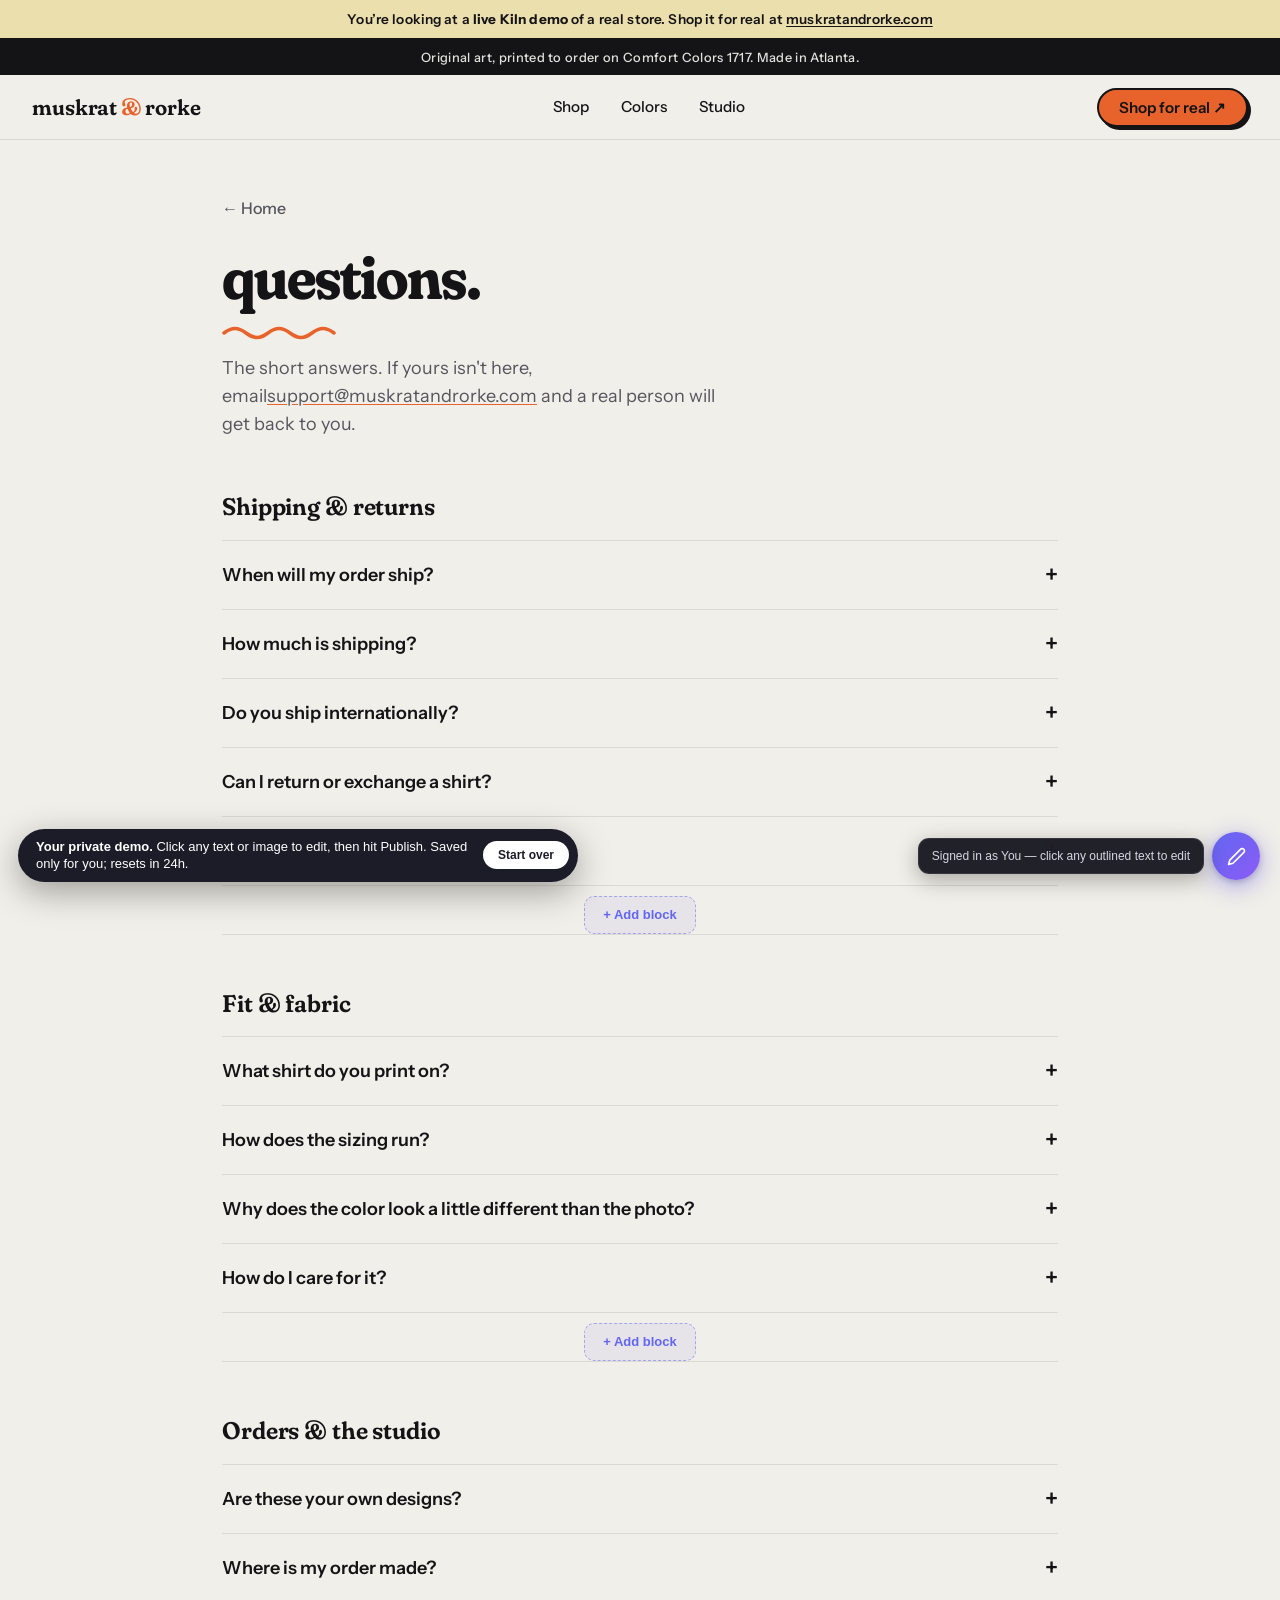
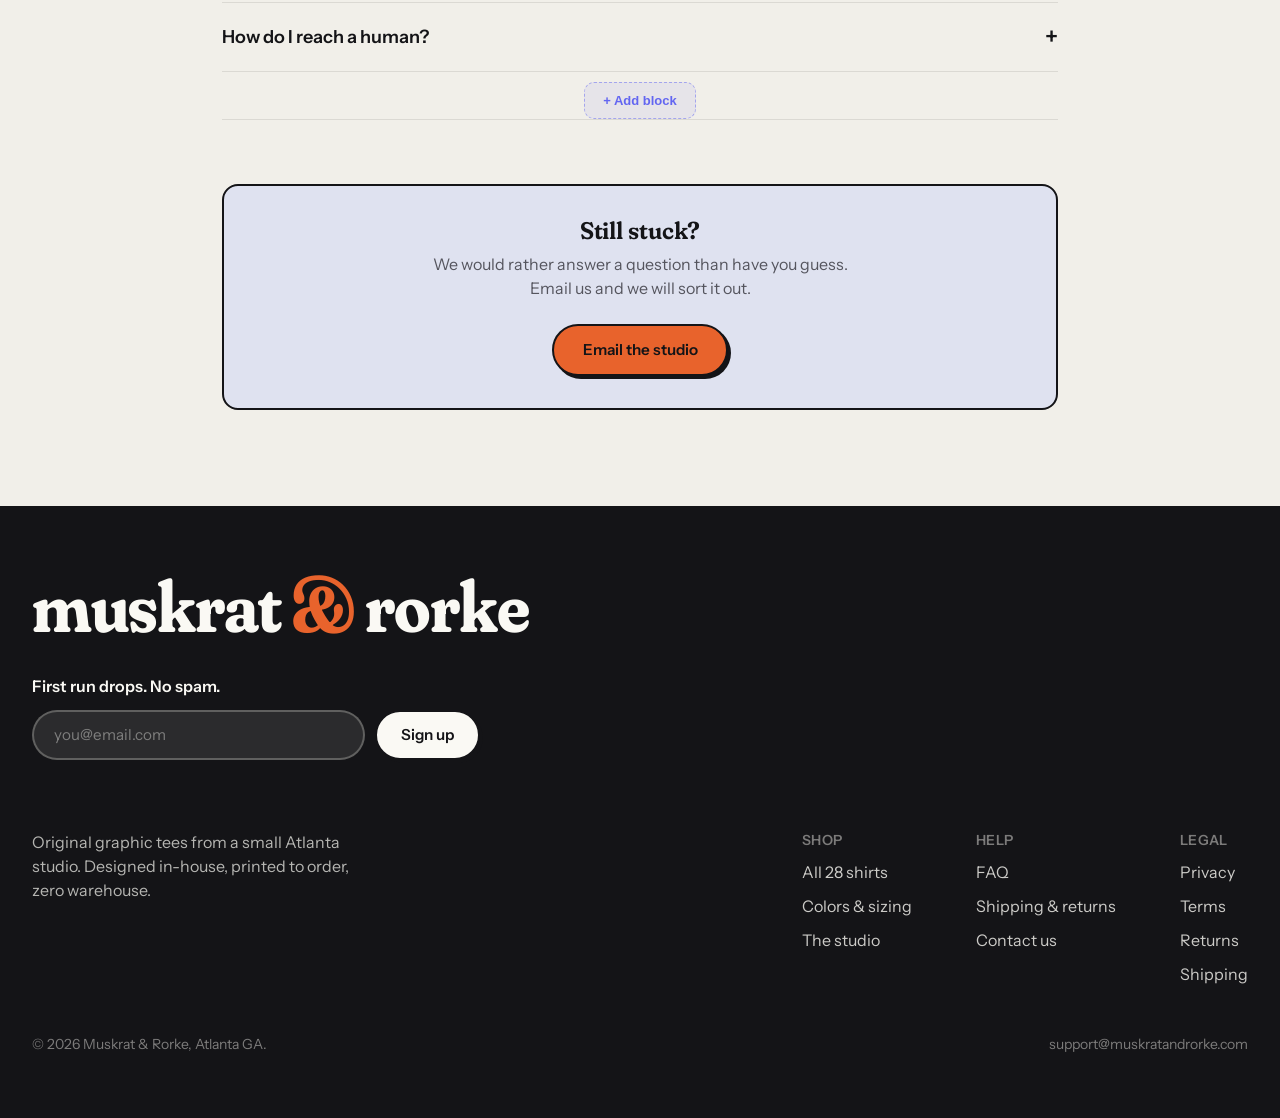
==== faq/index.html @ a98c2eaf "Kiln demo: Muskrat & Rorke storefront (trimmed, Kiln-editable) Static demo of muskratandrorke.com — " ====
<!DOCTYPE html><html lang="en"><head><meta charset="utf-8"><meta name="viewport" content="width=device-width, initial-scale=1"><title>FAQ, shipping &amp; returns | Muskrat &amp; Rorke · Kiln demo</title><meta name="description" content="Shipping times, returns, sizing, fabric, and care for Muskrat &amp; Rorke made-to-order graphic tees."><meta name="robots" content="noindex"><link rel="canonical" href="https://muskratandrorke.com/faq/"><link rel="icon" href="/favicon.svg" type="image/svg+xml"><link rel="preload" href="/fonts/instrument-var.woff2" as="font" type="font/woff2" crossorigin><link rel="preload" href="/fonts/fraunces-var.woff2" as="font" type="font/woff2" crossorigin><meta property="og:title" content="FAQ, shipping &amp; returns | Muskrat &amp; Rorke"><meta property="og:description" content="Shipping times, returns, sizing, fabric, and care for Muskrat &amp; Rorke made-to-order graphic tees."><meta property="og:type" content="website"><meta property="og:url" content="https://muskratandrorke.com/faq/"><meta property="og:image" content="https://muskratandrorke.com/img/og-card.jpg"><meta name="twitter:card" content="summary_large_image"><!-- Cloudflare Web Analytics --><link rel="stylesheet" href="/_astro/Base.BGO_EXnh.css"></head><body class="bg-base text-ink antialiased"><div id="kiln-demo-banner" data-cms-partial="demo_banner" style="background:var(--color-butter);color:var(--color-ink);border-bottom:2px solid var(--color-ink);padding:.55rem 1rem;text-align:center;font-size:.85rem;font-weight:600;letter-spacing:.01em;position:relative;z-index:60"><span data-cms="demo_banner_text">You’re looking at a <strong>live Kiln demo</strong> of a real store. Shop it for real at <a href="https://muskratandrorke.com" style="text-decoration:underline;text-underline-offset:2px">muskratandrorke.com</a></span></div><a href="#main" class="sr-only focus:not-sr-only focus:fixed focus:top-3 focus:left-3 focus:z-[100] focus:rounded-full focus:bg-ink focus:px-4 focus:py-2 focus:text-cream">Skip to content</a><div class="bg-ink py-2 text-center text-[0.8rem] font-medium tracking-wide text-cream/90" data-cms-partial="announcement"><span data-cms="announcement_text">Original art, printed to order on Comfort Colors 1717. Made in Atlanta.</span></div><header id="site-nav" class="sticky top-0 z-50 border-b border-ink/10 bg-base/90 backdrop-blur-md"><nav class="mx-auto flex h-16 max-w-[1440px] items-center justify-between px-5 sm:px-8" aria-label="Main"><a href="/" class="display-medium text-[1.35rem]">muskrat <span class="text-accent">&amp;</span> rorke</a><div class="hidden items-center gap-8 text-[0.95rem] font-medium sm:flex" data-cms-menu="main"><a href="/#shirts" class="hover:text-accent">Shop</a><a href="/#colors" class="hover:text-accent">Colors</a><a href="/#studio" class="hover:text-accent">Studio</a></div><a href="https://muskratandrorke.com" target="_blank" rel="noopener" class="btn btn-ink !px-5 !py-2.5 text-sm">Shop for real ↗</a></nav></header><main id="main"><section class="mx-auto max-w-[900px] px-5 pb-24 pt-14 sm:px-8"><a href="/" class="font-medium text-ink-soft hover:text-accent">&larr; Home</a><h1 class="display mt-6 text-[clamp(2.4rem,6vw,4rem)]" data-cms="faq_headline">questions.</h1><svg class="squiggle" viewBox="0 0 130 12" fill="none" aria-hidden="true"><path d="M2 8c8-6 14-6 22 0s14 6 22 0 14-6 22 0 14 6 22 0 14-6 22 0" stroke="currentColor" stroke-width="3.5" stroke-linecap="round"></path></svg><p class="mt-4 max-w-lg text-lg text-ink-soft" data-cms="faq_intro">The short answers. If yours isn't here, email<a href="mailto:support@muskratandrorke.com" class="underline decoration-accent underline-offset-2">support@muskratandrorke.com</a> and a real person will get back to you.</p><div id="shipping" class="mt-14 scroll-mt-24"><h2 class="display-medium text-2xl">Shipping &amp; returns</h2><div class="mt-5 divide-y divide-ink/10 border-y border-ink/10" data-cms-repeat="faq_shipping"><details class="group py-5"><summary class="flex cursor-pointer list-none items-center justify-between gap-4 text-lg font-semibold"><span data-cms="faq_q">When will my order ship?</span><span class="shrink-0 text-2xl leading-none transition group-open:rotate-45">+</span></summary><p class="mt-3 max-w-2xl leading-relaxed text-ink-soft" data-cms="faq_a">Every shirt is printed to order, so give us 2 to 5 business days to make it, then 3 to 6 more for US delivery. Most US orders land within about a week to a week and a half. You get a tracking link by email the moment it ships.</p></details><details class="group py-5"><summary class="flex cursor-pointer list-none items-center justify-between gap-4 text-lg font-semibold"><span data-cms="faq_q">How much is shipping?</span><span class="shrink-0 text-2xl leading-none transition group-open:rotate-45">+</span></summary><p class="mt-3 max-w-2xl leading-relaxed text-ink-soft" data-cms="faq_a">It is calculated at checkout based on your address and shown before you pay. No handling fees, no surprises.</p></details><details class="group py-5"><summary class="flex cursor-pointer list-none items-center justify-between gap-4 text-lg font-semibold"><span data-cms="faq_q">Do you ship internationally?</span><span class="shrink-0 text-2xl leading-none transition group-open:rotate-45">+</span></summary><p class="mt-3 max-w-2xl leading-relaxed text-ink-soft" data-cms="faq_a">Yes. International delivery usually runs 10 to 20 business days after your order ships, depending on customs.</p></details><details class="group py-5"><summary class="flex cursor-pointer list-none items-center justify-between gap-4 text-lg font-semibold"><span data-cms="faq_q">Can I return or exchange a shirt?</span><span class="shrink-0 text-2xl leading-none transition group-open:rotate-45">+</span></summary><p class="mt-3 max-w-2xl leading-relaxed text-ink-soft" data-cms="faq_a">If your order arrives damaged, misprinted, or wrong, we replace or refund it for free. Just email us within 30 days with a photo. Because each shirt is made on demand, we cannot take returns for the wrong size chosen or a change of mind, so check the size guide first, or email us and we will help you pick.</p></details><details class="group py-5"><summary class="flex cursor-pointer list-none items-center justify-between gap-4 text-lg font-semibold"><span data-cms="faq_q">I need to cancel or fix my address.</span><span class="shrink-0 text-2xl leading-none transition group-open:rotate-45">+</span></summary><p class="mt-3 max-w-2xl leading-relaxed text-ink-soft" data-cms="faq_a">Email us within 2 hours of ordering and we will do our best to catch it before it prints.</p></details></div></div><div id="fit" class="mt-14 scroll-mt-24"><h2 class="display-medium text-2xl">Fit &amp; fabric</h2><div class="mt-5 divide-y divide-ink/10 border-y border-ink/10" data-cms-repeat="faq_fit"><details class="group py-5"><summary class="flex cursor-pointer list-none items-center justify-between gap-4 text-lg font-semibold"><span data-cms="faq_q">What shirt do you print on?</span><span class="shrink-0 text-2xl leading-none transition group-open:rotate-45">+</span></summary><p class="mt-3 max-w-2xl leading-relaxed text-ink-soft" data-cms="faq_a">The Comfort Colors 1717: a 6.1 oz heavyweight, garment-dyed ring-spun cotton tee with a relaxed unisex fit. It starts soft and keeps its shape.</p></details><details class="group py-5"><summary class="flex cursor-pointer list-none items-center justify-between gap-4 text-lg font-semibold"><span data-cms="faq_q">How does the sizing run?</span><span class="shrink-0 text-2xl leading-none transition group-open:rotate-45">+</span></summary><p class="mt-3 max-w-2xl leading-relaxed text-ink-soft" data-cms="faq_a">True to size with a relaxed fit. If you like extra room, size up. Every product page has a full size guide with chest and length measurements.</p></details><details class="group py-5"><summary class="flex cursor-pointer list-none items-center justify-between gap-4 text-lg font-semibold"><span data-cms="faq_q">Why does the color look a little different than the photo?</span><span class="shrink-0 text-2xl leading-none transition group-open:rotate-45">+</span></summary><p class="mt-3 max-w-2xl leading-relaxed text-ink-soft" data-cms="faq_a">Garment-dyed cotton varies slightly batch to batch, and screens show color differently. Small variation in shade and print placement is normal and part of the character, not a defect.</p></details><details class="group py-5"><summary class="flex cursor-pointer list-none items-center justify-between gap-4 text-lg font-semibold"><span data-cms="faq_q">How do I care for it?</span><span class="shrink-0 text-2xl leading-none transition group-open:rotate-45">+</span></summary><p class="mt-3 max-w-2xl leading-relaxed text-ink-soft" data-cms="faq_a">Machine wash cold, inside out, and tumble dry low. The garment dye softens and fades a touch with age on purpose. It only gets better.</p></details></div></div><div id="orders" class="mt-14 scroll-mt-24"><h2 class="display-medium text-2xl">Orders &amp; the studio</h2><div class="mt-5 divide-y divide-ink/10 border-y border-ink/10" data-cms-repeat="faq_orders"><details class="group py-5"><summary class="flex cursor-pointer list-none items-center justify-between gap-4 text-lg font-semibold"><span data-cms="faq_q">Are these your own designs?</span><span class="shrink-0 text-2xl leading-none transition group-open:rotate-45">+</span></summary><p class="mt-3 max-w-2xl leading-relaxed text-ink-soft" data-cms="faq_a">Yes, every one. Muskrat &amp; Rorke is a small Atlanta studio and each design is drawn in-house, start to finish. No trend scraping, no clip art.</p></details><details class="group py-5"><summary class="flex cursor-pointer list-none items-center justify-between gap-4 text-lg font-semibold"><span data-cms="faq_q">Where is my order made?</span><span class="shrink-0 text-2xl leading-none transition group-open:rotate-45">+</span></summary><p class="mt-3 max-w-2xl leading-relaxed text-ink-soft" data-cms="faq_a">Printed to order in the United States, at the production partner nearest you, so it travels less to reach you.</p></details><details class="group py-5"><summary class="flex cursor-pointer list-none items-center justify-between gap-4 text-lg font-semibold"><span data-cms="faq_q">How do I reach a human?</span><span class="shrink-0 text-2xl leading-none transition group-open:rotate-45">+</span></summary><p class="mt-3 max-w-2xl leading-relaxed text-ink-soft" data-cms="faq_a">Email support@muskratandrorke.com. We are small and a real person reads every message.</p></details></div></div><div class="mt-16 rounded-2xl border-2 border-ink bg-peri-soft p-8 text-center"><p class="display-medium text-2xl" data-cms="faq_cta_title">Still stuck?</p><p class="mx-auto mt-2 max-w-md text-ink-soft" data-cms="faq_cta_body">We would rather answer a question than have you guess. Email us and we will sort it out.</p><a href="mailto:support@muskratandrorke.com" class="btn btn-ink mt-6">Email the studio</a></div></section></main><footer class="bg-ink text-cream" data-cms-partial="footer"><div class="mx-auto max-w-[1440px] px-5 py-16 sm:px-8"><p class="display text-[clamp(2rem,6vw,4.5rem)] text-cream">muskrat <span class="text-accent">&amp;</span> rorke</p><form id="signup-form" class="mt-8 max-w-md" novalidate><p class="font-semibold text-cream">First run drops. No spam.</p><div class="mt-3 flex gap-2.5"><label for="signup-email" class="sr-only">Email address</label><input id="signup-email" name="email" type="email" required autocomplete="email" placeholder="you@email.com" class="w-full min-w-0 rounded-full border-2 border-cream/25 bg-cream/10 px-5 py-3 text-[0.95rem] text-cream placeholder:text-cream/40 focus:border-cream/70 focus:outline-none"><button type="submit" class="btn btn-light !px-6 !py-3 text-sm">Sign up</button></div><p id="signup-msg" class="mt-2.5 min-h-5 text-sm text-cream/70" role="status" aria-live="polite"></p></form><div class="mt-10 grid gap-10 sm:grid-cols-[1fr_auto_auto_auto] sm:gap-16"><p class="max-w-xs text-cream/70" data-cms="footer_motto">Original graphic tees from a small Atlanta studio. Designed in-house, printed to order, zero warehouse.</p><div class="flex flex-col gap-2.5 text-cream/80"><span class="text-sm font-semibold uppercase tracking-wide text-cream/45">Shop</span><a href="/#shirts" class="hover:text-peri">All 28 shirts</a><a href="/#colors" class="hover:text-peri">Colors &amp; sizing</a><a href="/#studio" class="hover:text-peri">The studio</a></div><div class="flex flex-col gap-2.5 text-cream/80"><span class="text-sm font-semibold uppercase tracking-wide text-cream/45">Help</span><a href="/faq/" class="hover:text-peri">FAQ</a><a href="/faq/#shipping" class="hover:text-peri">Shipping &amp; returns</a><a href="mailto:support@muskratandrorke.com" class="hover:text-peri">Contact us</a></div><div class="flex flex-col gap-2.5 text-cream/80"><span class="text-sm font-semibold uppercase tracking-wide text-cream/45">Legal</span><a href="https://shop.muskratandrorke.com/policies/privacy-policy" class="hover:text-peri">Privacy</a><a href="https://shop.muskratandrorke.com/policies/terms-of-service" class="hover:text-peri">Terms</a><a href="https://shop.muskratandrorke.com/policies/refund-policy" class="hover:text-peri">Returns</a><a href="https://shop.muskratandrorke.com/policies/shipping-policy" class="hover:text-peri">Shipping</a></div></div><div class="mt-12 flex flex-col justify-between gap-2 text-sm text-cream/45 sm:flex-row"><span data-cms="footer_copyright" data-cms-plain>&copy; 2026 Muskrat &amp; Rorke, Atlanta GA.</span><a href="mailto:support@muskratandrorke.com" class="hover:text-peri" data-cms="footer_email" data-cms-plain>support@muskratandrorke.com</a></div></div></footer><script type="module" src="/_astro/Base.astro_astro_type_script_index_0_lang.vmvn6qUm.js"></script><script src="/assets/kiln-config.js"></script><script src="/assets/kiln.js" defer></script></body></html>
---- _astro/Base.BGO_EXnh.css ----
/*! tailwindcss v4.3.3 | MIT License | https://tailwindcss.com */
@layer properties{@supports (((-webkit-hyphens:none)) and (not (margin-trim:inline))) or ((-moz-orient:inline) and (not (color:rgb(from red r g b)))){*,:before,:after,::backdrop{--tw-scroll-snap-strictness:proximity;--tw-space-y-reverse:0;--tw-divide-y-reverse:0;--tw-border-style:solid;--tw-leading:initial;--tw-font-weight:initial;--tw-tracking:initial;--tw-ordinal:initial;--tw-slashed-zero:initial;--tw-numeric-figure:initial;--tw-numeric-spacing:initial;--tw-numeric-fraction:initial;--tw-shadow:0 0 #0000;--tw-shadow-color:initial;--tw-shadow-alpha:100%;--tw-inset-shadow:0 0 #0000;--tw-inset-shadow-color:initial;--tw-inset-shadow-alpha:100%;--tw-ring-color:initial;--tw-ring-shadow:0 0 #0000;--tw-inset-ring-color:initial;--tw-inset-ring-shadow:0 0 #0000;--tw-ring-inset:initial;--tw-ring-offset-width:0px;--tw-ring-offset-color:#fff;--tw-ring-offset-shadow:0 0 #0000;--tw-blur:initial;--tw-brightness:initial;--tw-contrast:initial;--tw-grayscale:initial;--tw-hue-rotate:initial;--tw-invert:initial;--tw-opacity:initial;--tw-saturate:initial;--tw-sepia:initial;--tw-drop-shadow:initial;--tw-drop-shadow-color:initial;--tw-drop-shadow-alpha:100%;--tw-drop-shadow-size:initial;--tw-backdrop-blur:initial;--tw-backdrop-brightness:initial;--tw-backdrop-contrast:initial;--tw-backdrop-grayscale:initial;--tw-backdrop-hue-rotate:initial;--tw-backdrop-invert:initial;--tw-backdrop-opacity:initial;--tw-backdrop-saturate:initial;--tw-backdrop-sepia:initial;--tw-duration:initial}}}@layer theme{:root,:host{--font-sans:-apple-system, BlinkMacSystemFont, "Segoe UI", Roboto, "Helvetica Neue", "Noto Sans", Arial, sans-serif, "Apple Color Emoji", "Segoe UI Emoji", "Segoe UI Symbol", "Noto Color Emoji";--font-mono:ui-monospace, SFMono-Regular, Menlo, Monaco, Consolas, "Liberation Mono", "Courier New", monospace;--color-white:#fff;--spacing:.25rem;--container-xs:20rem;--container-md:28rem;--container-lg:32rem;--container-xl:36rem;--container-2xl:42rem;--text-xs:.75rem;--text-xs--line-height:calc(1 / .75);--text-sm:.875rem;--text-sm--line-height:calc(1.25 / .875);--text-lg:1.125rem;--text-lg--line-height:calc(1.75 / 1.125);--text-xl:1.25rem;--text-xl--line-height:calc(1.75 / 1.25);--text-2xl:1.5rem;--text-2xl--line-height:calc(2 / 1.5);--font-weight-medium:500;--font-weight-semibold:600;--font-weight-bold:700;--tracking-wide:.025em;--leading-tight:1.25;--leading-snug:1.375;--leading-relaxed:1.625;--radius-xl:.75rem;--radius-2xl:1rem;--blur-md:12px;--default-transition-duration:.15s;--default-transition-timing-function:cubic-bezier(.4, 0, .2, 1);--default-font-family:var(--font-sans);--default-mono-font-family:var(--font-mono);--color-base:#f1efe9;--color-ink:#141417;--color-ink-soft:#55555e;--color-peri:#c3c9e4;--color-peri-soft:#dfe2f0;--color-pink:#ecc8d8;--color-sage:#ccd6c6;--color-butter:#ecdfae;--color-accent:#e8632c;--color-cream:#faf9f4;--color-robo:#cad1ef;--font-display:"Fraunces Var", Georgia, serif;--font-body:"Instrument Sans Var", "Helvetica Neue", sans-serif}}@layer base{*,:after,:before,::backdrop{box-sizing:border-box;border:0 solid;margin:0;padding:0}::file-selector-button{box-sizing:border-box;border:0 solid;margin:0;padding:0}html,:host{-webkit-text-size-adjust:100%;tab-size:4;line-height:1.5;font-family:var(--default-font-family,-apple-system, BlinkMacSystemFont, "Segoe UI", Roboto, "Helvetica Neue", "Noto Sans", Arial, sans-serif, "Apple Color Emoji", "Segoe UI Emoji", "Segoe UI Symbol", "Noto Color Emoji");font-feature-settings:var(--default-font-feature-settings,normal);font-variation-settings:var(--default-font-variation-settings,normal);-webkit-tap-highlight-color:transparent}hr{height:0;color:inherit;border-top-width:1px}abbr:where([title]){text-decoration:underline dotted}h1,h2,h3,h4,h5,h6{font-size:inherit;font-weight:inherit}a{color:inherit;-webkit-text-decoration:inherit;-webkit-text-decoration:inherit;-webkit-text-decoration:inherit;text-decoration:inherit}b,strong{font-weight:bolder}code,kbd,samp,pre{font-family:var(--default-mono-font-family,ui-monospace, SFMono-Regular, Menlo, Monaco, Consolas, "Liberation Mono", "Courier New", monospace);font-feature-settings:var(--default-mono-font-feature-settings,normal);font-variation-settings:var(--default-mono-font-variation-settings,normal);font-size:1em}small{font-size:80%}sub,sup{vertical-align:baseline;font-size:75%;line-height:0;position:relative}sub{bottom:-.25em}sup{top:-.5em}table{text-indent:0;border-color:inherit;border-collapse:collapse}:-moz-focusring:where(:not(iframe)){outline:auto}progress{vertical-align:baseline}summary{display:list-item}ol,ul,menu{list-style:none}img,svg,video,canvas,audio,iframe,embed,object{vertical-align:middle;display:block}img,video{max-width:100%;height:auto}button,input,select,optgroup,textarea{font:inherit;font-feature-settings:inherit;font-variation-settings:inherit;letter-spacing:inherit;color:inherit;opacity:1;background-color:#0000;border-radius:0}::file-selector-button{font:inherit;font-feature-settings:inherit;font-variation-settings:inherit;letter-spacing:inherit;color:inherit;opacity:1;background-color:#0000;border-radius:0}:where(select:is([multiple],[size])) optgroup{font-weight:bolder}:where(select:is([multiple],[size])) optgroup option{padding-inline-start:20px}::file-selector-button{margin-inline-end:4px}::placeholder{opacity:1}@supports (not ((-webkit-appearance:-apple-pay-button))) or (contain-intrinsic-size:1px){::placeholder{color:currentColor}@supports (color:color-mix(in lab, red, red)){::placeholder{color:color-mix(in oklab, currentcolor 50%, transparent)}}}textarea{resize:vertical}::-webkit-search-decoration{-webkit-appearance:none}::-webkit-date-and-time-value{min-height:1lh;text-align:inherit}::-webkit-datetime-edit{display:inline-flex}::-webkit-datetime-edit-fields-wrapper{padding:0}::-webkit-datetime-edit{padding-block:0}::-webkit-datetime-edit-year-field{padding-block:0}::-webkit-datetime-edit-month-field{padding-block:0}::-webkit-datetime-edit-day-field{padding-block:0}::-webkit-datetime-edit-hour-field{padding-block:0}::-webkit-datetime-edit-minute-field{padding-block:0}::-webkit-datetime-edit-second-field{padding-block:0}::-webkit-datetime-edit-millisecond-field{padding-block:0}::-webkit-datetime-edit-meridiem-field{padding-block:0}::-webkit-calendar-picker-indicator{line-height:1}:-moz-ui-invalid{box-shadow:none}button,input:where([type=button],[type=reset],[type=submit]){appearance:button}::file-selector-button{appearance:button}::-webkit-inner-spin-button{height:auto}::-webkit-outer-spin-button{height:auto}[hidden]:where(:not([hidden=until-found])){display:none!important}}@layer components;@layer utilities{.pointer-events-none{pointer-events:none}.visible{visibility:visible}.sr-only{clip-path:inset(50%);white-space:nowrap;border-width:0;width:1px;height:1px;margin:-1px;padding:0;position:absolute;overflow:hidden}.absolute{position:absolute}.fixed{position:fixed}.relative{position:relative}.static{position:static}.sticky{position:sticky}.inset-0{inset:0}.inset-y-0{inset-block:0}.top-0{top:0}.top-3{top:calc(var(--spacing) * 3)}.right-0{right:0}.right-3{right:calc(var(--spacing) * 3)}.z-50{z-index:50}.z-\[80\]{z-index:80}.z-\[90\]{z-index:90}.m-auto{margin:auto}.mx-auto{margin-inline:auto}.mt-0\.5{margin-top:calc(var(--spacing) * .5)}.mt-1{margin-top:var(--spacing)}.mt-2{margin-top:calc(var(--spacing) * 2)}.mt-2\.5{margin-top:calc(var(--spacing) * 2.5)}.mt-3{margin-top:calc(var(--spacing) * 3)}.mt-3\.5{margin-top:calc(var(--spacing) * 3.5)}.mt-4{margin-top:calc(var(--spacing) * 4)}.mt-5{margin-top:calc(var(--spacing) * 5)}.mt-6{margin-top:calc(var(--spacing) * 6)}.mt-7{margin-top:calc(var(--spacing) * 7)}.mt-8{margin-top:calc(var(--spacing) * 8)}.mt-9{margin-top:calc(var(--spacing) * 9)}.mt-10{margin-top:calc(var(--spacing) * 10)}.mt-12{margin-top:calc(var(--spacing) * 12)}.mt-14{margin-top:calc(var(--spacing) * 14)}.mt-16{margin-top:calc(var(--spacing) * 16)}.ml-auto{margin-left:auto}.block{display:block}.flex{display:flex}.grid{display:grid}.hidden{display:none}.inline{display:inline}.table{display:table}.aspect-\[4\/5\]{aspect-ratio:4/5}.aspect-\[2172\/724\]{aspect-ratio:2172/724}.h-7{height:calc(var(--spacing) * 7)}.h-16{height:calc(var(--spacing) * 16)}.h-20{height:calc(var(--spacing) * 20)}.h-auto{height:auto}.h-full{height:100%}.max-h-\[92dvh\]{max-height:92dvh}.max-h-\[calc\(92dvh-1\.5rem\)\]{max-height:calc(92dvh - 1.5rem)}.min-h-0{min-height:0}.min-h-5{min-height:calc(var(--spacing) * 5)}.min-h-\[300px\]{min-height:300px}.w-7{width:calc(var(--spacing) * 7)}.w-20{width:calc(var(--spacing) * 20)}.w-36{width:calc(var(--spacing) * 36)}.w-\[78vw\]{width:78vw}.w-\[86vw\]{width:86vw}.w-\[min\(92vw\,700px\)\]{width:min(92vw,700px)}.w-full{width:100%}.max-w-2xl{max-width:var(--container-2xl)}.max-w-\[220px\]{max-width:220px}.max-w-\[900px\]{max-width:900px}.max-w-\[1440px\]{max-width:1440px}.max-w-lg{max-width:var(--container-lg)}.max-w-md{max-width:var(--container-md)}.max-w-xl{max-width:var(--container-xl)}.max-w-xs{max-width:var(--container-xs)}.min-w-0{min-width:0}.flex-1{flex:1}.shrink-0{flex-shrink:0}.grow{flex-grow:1}.cursor-pointer{cursor:pointer}.snap-x{scroll-snap-type:x var(--tw-scroll-snap-strictness)}.snap-mandatory{--tw-scroll-snap-strictness:mandatory}.snap-center{scroll-snap-align:center}.snap-start{scroll-snap-align:start}.scroll-mt-20{scroll-margin-top:calc(var(--spacing) * 20)}.scroll-mt-24{scroll-margin-top:calc(var(--spacing) * 24)}.list-none{list-style-type:none}.grid-cols-2{grid-template-columns:repeat(2,minmax(0,1fr))}.flex-col{flex-direction:column}.flex-wrap{flex-wrap:wrap}.items-baseline{align-items:baseline}.items-center{align-items:center}.items-end{align-items:flex-end}.justify-between{justify-content:space-between}.justify-center{justify-content:center}.gap-2{gap:calc(var(--spacing) * 2)}.gap-2\.5{gap:calc(var(--spacing) * 2.5)}.gap-3{gap:calc(var(--spacing) * 3)}.gap-3\.5{gap:calc(var(--spacing) * 3.5)}.gap-4{gap:calc(var(--spacing) * 4)}.gap-5{gap:calc(var(--spacing) * 5)}.gap-6{gap:calc(var(--spacing) * 6)}.gap-8{gap:calc(var(--spacing) * 8)}.gap-10{gap:calc(var(--spacing) * 10)}.gap-12{gap:calc(var(--spacing) * 12)}:where(.space-y-5>:not(:last-child)){--tw-space-y-reverse:0;margin-block-start:calc(calc(var(--spacing) * 5) * var(--tw-space-y-reverse));margin-block-end:calc(calc(var(--spacing) * 5) * calc(1 - var(--tw-space-y-reverse)))}.gap-x-5{column-gap:calc(var(--spacing) * 5)}.gap-x-10{column-gap:calc(var(--spacing) * 10)}.gap-y-7{row-gap:calc(var(--spacing) * 7)}.gap-y-11{row-gap:calc(var(--spacing) * 11)}:where(.divide-y>:not(:last-child)){--tw-divide-y-reverse:0;border-bottom-style:var(--tw-border-style);border-top-style:var(--tw-border-style);border-top-width:calc(1px * var(--tw-divide-y-reverse));border-bottom-width:calc(1px * calc(1 - var(--tw-divide-y-reverse)))}:where(.divide-ink\/10>:not(:last-child)){border-color:#1414171a}@supports (color:color-mix(in lab, red, red)){:where(.divide-ink\/10>:not(:last-child)){border-color:color-mix(in oklab, var(--color-ink) 10%, transparent)}}.overflow-hidden{overflow:hidden}.overflow-x-auto{overflow-x:auto}.overflow-y-auto{overflow-y:auto}.rounded-2xl{border-radius:var(--radius-2xl)}.rounded-full{border-radius:3.40282e38px}.rounded-xl{border-radius:var(--radius-xl)}.border-2{border-style:var(--tw-border-style);border-width:2px}.border-y{border-block-style:var(--tw-border-style);border-block-width:1px}.border-t{border-top-style:var(--tw-border-style);border-top-width:1px}.border-b{border-bottom-style:var(--tw-border-style);border-bottom-width:1px}.border-cream\/25{border-color:#faf9f440}@supports (color:color-mix(in lab, red, red)){.border-cream\/25{border-color:color-mix(in oklab, var(--color-cream) 25%, transparent)}}.border-ink{border-color:var(--color-ink)}.border-ink\/10{border-color:#1414171a}@supports (color:color-mix(in lab, red, red)){.border-ink\/10{border-color:color-mix(in oklab, var(--color-ink) 10%, transparent)}}.bg-base{background-color:var(--color-base)}.bg-base\/90{background-color:#f1efe9e6}@supports (color:color-mix(in lab, red, red)){.bg-base\/90{background-color:color-mix(in oklab, var(--color-base) 90%, transparent)}}.bg-butter\/40{background-color:#ecdfae66}@supports (color:color-mix(in lab, red, red)){.bg-butter\/40{background-color:color-mix(in oklab, var(--color-butter) 40%, transparent)}}.bg-cream{background-color:var(--color-cream)}.bg-cream\/10{background-color:#faf9f41a}@supports (color:color-mix(in lab, red, red)){.bg-cream\/10{background-color:color-mix(in oklab, var(--color-cream) 10%, transparent)}}.bg-cream\/90{background-color:#faf9f4e6}@supports (color:color-mix(in lab, red, red)){.bg-cream\/90{background-color:color-mix(in oklab, var(--color-cream) 90%, transparent)}}.bg-ink{background-color:var(--color-ink)}.bg-ink\/40{background-color:#14141766}@supports (color:color-mix(in lab, red, red)){.bg-ink\/40{background-color:color-mix(in oklab, var(--color-ink) 40%, transparent)}}.bg-peri-soft{background-color:var(--color-peri-soft)}.bg-peri-soft\/60{background-color:#dfe2f099}@supports (color:color-mix(in lab, red, red)){.bg-peri-soft\/60{background-color:color-mix(in oklab, var(--color-peri-soft) 60%, transparent)}}.bg-pink\/45{background-color:#ecc8d873}@supports (color:color-mix(in lab, red, red)){.bg-pink\/45{background-color:color-mix(in oklab, var(--color-pink) 45%, transparent)}}.bg-robo{background-color:var(--color-robo)}.bg-sage\/50{background-color:#ccd6c680}@supports (color:color-mix(in lab, red, red)){.bg-sage\/50{background-color:color-mix(in oklab, var(--color-sage) 50%, transparent)}}.bg-white{background-color:var(--color-white)}.object-contain{object-fit:contain}.object-cover{object-fit:cover}.p-3{padding:calc(var(--spacing) * 3)}.p-6{padding:calc(var(--spacing) * 6)}.p-7{padding:calc(var(--spacing) * 7)}.p-8{padding:calc(var(--spacing) * 8)}.\!px-4{padding-inline:calc(var(--spacing) * 4)!important}.\!px-5{padding-inline:calc(var(--spacing) * 5)!important}.\!px-6{padding-inline:calc(var(--spacing) * 6)!important}.px-1{padding-inline:var(--spacing)}.px-3{padding-inline:calc(var(--spacing) * 3)}.px-5{padding-inline:calc(var(--spacing) * 5)}.px-6{padding-inline:calc(var(--spacing) * 6)}.\!py-2{padding-block:calc(var(--spacing) * 2)!important}.\!py-2\.5{padding-block:calc(var(--spacing) * 2.5)!important}.\!py-3{padding-block:calc(var(--spacing) * 3)!important}.py-1{padding-block:var(--spacing)}.py-2{padding-block:calc(var(--spacing) * 2)}.py-2\.5{padding-block:calc(var(--spacing) * 2.5)}.py-3{padding-block:calc(var(--spacing) * 3)}.py-4{padding-block:calc(var(--spacing) * 4)}.py-5{padding-block:calc(var(--spacing) * 5)}.py-6{padding-block:calc(var(--spacing) * 6)}.py-10{padding-block:calc(var(--spacing) * 10)}.py-16{padding-block:calc(var(--spacing) * 16)}.py-20{padding-block:calc(var(--spacing) * 20)}.py-24{padding-block:calc(var(--spacing) * 24)}.pt-8{padding-top:calc(var(--spacing) * 8)}.pt-9{padding-top:calc(var(--spacing) * 9)}.pt-14{padding-top:calc(var(--spacing) * 14)}.pt-20{padding-top:calc(var(--spacing) * 20)}.pb-2{padding-bottom:calc(var(--spacing) * 2)}.pb-14{padding-bottom:calc(var(--spacing) * 14)}.pb-16{padding-bottom:calc(var(--spacing) * 16)}.pb-24{padding-bottom:calc(var(--spacing) * 24)}.pb-28{padding-bottom:calc(var(--spacing) * 28)}.text-center{text-align:center}.font-display{font-family:var(--font-display)}.text-2xl{font-size:var(--text-2xl);line-height:var(--tw-leading,var(--text-2xl--line-height))}.text-lg{font-size:var(--text-lg);line-height:var(--tw-leading,var(--text-lg--line-height))}.text-sm{font-size:var(--text-sm);line-height:var(--tw-leading,var(--text-sm--line-height))}.text-xl{font-size:var(--text-xl);line-height:var(--tw-leading,var(--text-xl--line-height))}.text-xs{font-size:var(--text-xs);line-height:var(--tw-leading,var(--text-xs--line-height))}.text-\[0\.8rem\]{font-size:.8rem}.text-\[0\.92rem\]{font-size:.92rem}.text-\[0\.95rem\]{font-size:.95rem}.text-\[1\.02rem\]{font-size:1.02rem}.text-\[1\.35rem\]{font-size:1.35rem}.text-\[clamp\(1\.2rem\,3vw\,2rem\)\]{font-size:clamp(1.2rem,3vw,2rem)}.text-\[clamp\(1\.6rem\,3\.5vw\,2\.6rem\)\]{font-size:clamp(1.6rem,3.5vw,2.6rem)}.text-\[clamp\(1\.9rem\,4\.5vw\,3\.4rem\)\]{font-size:clamp(1.9rem,4.5vw,3.4rem)}.text-\[clamp\(1\.9rem\,4\.5vw\,3rem\)\]{font-size:clamp(1.9rem,4.5vw,3rem)}.text-\[clamp\(2\.4rem\,5\.5vw\,4\.6rem\)\]{font-size:clamp(2.4rem,5.5vw,4.6rem)}.text-\[clamp\(2\.4rem\,6vw\,4rem\)\]{font-size:clamp(2.4rem,6vw,4rem)}.text-\[clamp\(2\.6rem\,7vw\,4\.6rem\)\]{font-size:clamp(2.6rem,7vw,4.6rem)}.text-\[clamp\(2\.6rem\,9vw\,7rem\)\]{font-size:clamp(2.6rem,9vw,7rem)}.text-\[clamp\(2rem\,6vw\,4\.5rem\)\]{font-size:clamp(2rem,6vw,4.5rem)}.leading-none{--tw-leading:1;line-height:1}.leading-relaxed{--tw-leading:var(--leading-relaxed);line-height:var(--leading-relaxed)}.leading-snug{--tw-leading:var(--leading-snug);line-height:var(--leading-snug)}.leading-tight{--tw-leading:var(--leading-tight);line-height:var(--leading-tight)}.font-bold{--tw-font-weight:var(--font-weight-bold);font-weight:var(--font-weight-bold)}.font-medium{--tw-font-weight:var(--font-weight-medium);font-weight:var(--font-weight-medium)}.font-semibold{--tw-font-weight:var(--font-weight-semibold);font-weight:var(--font-weight-semibold)}.tracking-wide{--tw-tracking:var(--tracking-wide);letter-spacing:var(--tracking-wide)}.text-accent{color:var(--color-accent)}.text-base{color:var(--color-base)}.text-cream{color:var(--color-cream)}.text-cream\/45{color:#faf9f473}@supports (color:color-mix(in lab, red, red)){.text-cream\/45{color:color-mix(in oklab, var(--color-cream) 45%, transparent)}}.text-cream\/70{color:#faf9f4b3}@supports (color:color-mix(in lab, red, red)){.text-cream\/70{color:color-mix(in oklab, var(--color-cream) 70%, transparent)}}.text-cream\/80{color:#faf9f4cc}@supports (color:color-mix(in lab, red, red)){.text-cream\/80{color:color-mix(in oklab, var(--color-cream) 80%, transparent)}}.text-cream\/90{color:#faf9f4e6}@supports (color:color-mix(in lab, red, red)){.text-cream\/90{color:color-mix(in oklab, var(--color-cream) 90%, transparent)}}.text-ink{color:var(--color-ink)}.text-ink-soft{color:var(--color-ink-soft)}.uppercase{text-transform:uppercase}.tabular-nums{--tw-numeric-spacing:tabular-nums;font-variant-numeric:var(--tw-ordinal,) var(--tw-slashed-zero,) var(--tw-numeric-figure,) var(--tw-numeric-spacing,) var(--tw-numeric-fraction,)}.underline{text-decoration-line:underline}.decoration-accent{-webkit-text-decoration-color:var(--color-accent);-webkit-text-decoration-color:var(--color-accent);text-decoration-color:var(--color-accent)}.underline-offset-2{text-underline-offset:2px}.antialiased{-webkit-font-smoothing:antialiased;-moz-osx-font-smoothing:grayscale}.opacity-0{opacity:0}.opacity-40{opacity:.4}.shadow-2xl{--tw-shadow:0 25px 50px -12px var(--tw-shadow-color,#00000040);box-shadow:var(--tw-inset-shadow), var(--tw-inset-ring-shadow), var(--tw-ring-offset-shadow), var(--tw-ring-shadow), var(--tw-shadow)}.filter{filter:var(--tw-blur,) var(--tw-brightness,) var(--tw-contrast,) var(--tw-grayscale,) var(--tw-hue-rotate,) var(--tw-invert,) var(--tw-saturate,) var(--tw-sepia,) var(--tw-drop-shadow,)}.backdrop-blur-md{--tw-backdrop-blur:blur(var(--blur-md));backdrop-filter:var(--tw-backdrop-blur,) var(--tw-backdrop-brightness,) var(--tw-backdrop-contrast,) var(--tw-backdrop-grayscale,) var(--tw-backdrop-hue-rotate,) var(--tw-backdrop-invert,) var(--tw-backdrop-opacity,) var(--tw-backdrop-saturate,) var(--tw-backdrop-sepia,)}.transition{transition-property:color,background-color,border-color,outline-color,text-decoration-color,fill,stroke,--tw-gradient-from,--tw-gradient-via,--tw-gradient-to,opacity,box-shadow,transform,translate,scale,rotate,filter,backdrop-filter,display,content-visibility,overlay,pointer-events;transition-timing-function:var(--tw-ease,var(--default-transition-timing-function));transition-duration:var(--tw-duration,var(--default-transition-duration))}.duration-300{--tw-duration:.3s;transition-duration:.3s}.duration-500{--tw-duration:.5s;transition-duration:.5s}.duration-700{--tw-duration:.7s;transition-duration:.7s}.group-open\:rotate-45:is(:where(.group):is([open],:popover-open,:open) *){rotate:45deg}@media (hover:hover){.group-hover\:scale-\[1\.04\]:is(:where(.group):hover *){scale:1.04}.group-hover\:scale-\[1\.05\]:is(:where(.group):hover *){scale:1.05}.group-hover\:-rotate-1:is(:where(.group):hover *){rotate:-1deg}.group-hover\:opacity-0:is(:where(.group):hover *){opacity:0}.group-hover\:opacity-100:is(:where(.group):hover *){opacity:1}.group-hover\:shadow-\[5px_5px_0_var\(--color-ink\)\]:is(:where(.group):hover *){--tw-shadow:5px 5px 0 var(--tw-shadow-color,var(--color-ink));box-shadow:var(--tw-inset-shadow), var(--tw-inset-ring-shadow), var(--tw-ring-offset-shadow), var(--tw-ring-shadow), var(--tw-shadow)}}.placeholder\:text-cream\/40::placeholder{color:#faf9f466}@supports (color:color-mix(in lab, red, red)){.placeholder\:text-cream\/40::placeholder{color:color-mix(in oklab, var(--color-cream) 40%, transparent)}}.backdrop\:bg-ink\/60::backdrop{background-color:#14141799}@supports (color:color-mix(in lab, red, red)){.backdrop\:bg-ink\/60::backdrop{background-color:color-mix(in oklab, var(--color-ink) 60%, transparent)}}.last\:border-b-0:last-child{border-bottom-style:var(--tw-border-style);border-bottom-width:0}@media (hover:hover){.hover\:text-accent:hover{color:var(--color-accent)}.hover\:text-peri:hover{color:var(--color-peri)}}.focus\:not-sr-only:focus{clip-path:none;white-space:normal;width:auto;height:auto;margin:0;padding:0;position:static;overflow:visible}.focus\:fixed:focus{position:fixed}.focus\:top-3:focus{top:calc(var(--spacing) * 3)}.focus\:left-3:focus{left:calc(var(--spacing) * 3)}.focus\:z-\[100\]:focus{z-index:100}.focus\:rounded-full:focus{border-radius:3.40282e38px}.focus\:border-cream\/70:focus{border-color:#faf9f4b3}@supports (color:color-mix(in lab, red, red)){.focus\:border-cream\/70:focus{border-color:color-mix(in oklab, var(--color-cream) 70%, transparent)}}.focus\:bg-ink:focus{background-color:var(--color-ink)}.focus\:px-4:focus{padding-inline:calc(var(--spacing) * 4)}.focus\:py-2:focus{padding-block:calc(var(--spacing) * 2)}.focus\:text-cream:focus{color:var(--color-cream)}.focus\:outline-none:focus{--tw-outline-style:none;outline-style:none}@media (width>=40rem){.sm\:flex{display:flex}.sm\:w-44{width:calc(var(--spacing) * 44)}.sm\:w-\[46vw\]{width:46vw}.sm\:grid-cols-\[1fr_auto_auto_auto\]{grid-template-columns:1fr auto auto auto}.sm\:flex-row{flex-direction:row}.sm\:gap-16{gap:calc(var(--spacing) * 16)}.sm\:p-10{padding:calc(var(--spacing) * 10)}.sm\:px-8{padding-inline:calc(var(--spacing) * 8)}}@media (width>=64rem){.lg\:sticky{position:sticky}.lg\:top-20{top:calc(var(--spacing) * 20)}.lg\:grid{display:grid}.lg\:max-h-\[calc\(100dvh-6rem\)\]{max-height:calc(100dvh - 6rem)}.lg\:w-\[30vw\]{width:30vw}.lg\:w-full{width:100%}.lg\:snap-none{scroll-snap-type:none}.lg\:grid-cols-4{grid-template-columns:repeat(4,minmax(0,1fr))}.lg\:grid-cols-\[6fr_7fr\]{grid-template-columns:6fr 7fr}.lg\:grid-cols-\[7fr_5fr\]{grid-template-columns:7fr 5fr}.lg\:gap-5{gap:calc(var(--spacing) * 5)}.lg\:gap-14{gap:calc(var(--spacing) * 14)}.lg\:self-start{align-self:flex-start}.lg\:overflow-visible{overflow:visible}.lg\:overflow-x-visible{overflow-x:visible}.lg\:overflow-y-auto{overflow-y:auto}.lg\:pr-2{padding-right:calc(var(--spacing) * 2)}.lg\:pb-6{padding-bottom:calc(var(--spacing) * 6)}}}@font-face{font-family:Instrument Sans Var;src:url(/fonts/instrument-var.woff2)format("woff2-variations");font-weight:400 700;font-display:swap}@font-face{font-family:Fraunces Var;src:url(/fonts/fraunces-var.woff2)format("woff2-variations");font-weight:100 900;font-display:swap}html{background:var(--color-base);color:var(--color-ink);font-family:var(--font-body);scroll-behavior:smooth}@media (prefers-reduced-motion:reduce){html{scroll-behavior:auto}}::selection{background:var(--color-accent);color:#fff}.display{font-family:var(--font-display);font-variation-settings:"SOFT" 100, "WONK" 1, "opsz" 144;letter-spacing:-.015em;font-weight:680;line-height:1}.display-medium{font-family:var(--font-display);font-variation-settings:"SOFT" 100, "WONK" 1, "opsz" 60;letter-spacing:-.005em;font-weight:620;line-height:1.08}.btn{border:2px solid var(--color-ink);box-shadow:3px 3px 0 var(--color-ink);white-space:nowrap;cursor:pointer;border-radius:999px;justify-content:center;align-items:center;gap:.5rem;padding:1rem 1.8rem;font-size:.95rem;font-weight:600;line-height:1;transition:transform .12s,background-color .15s,color .15s,box-shadow .12s;display:inline-flex}.btn:hover{box-shadow:2px 2px 0 var(--color-ink);transform:translate(1px,1px)}.btn:active{box-shadow:0 0 0 var(--color-ink);transform:translate(3px,3px)}.btn-ink{background:var(--color-accent);color:var(--color-ink)}.btn-ink:hover{background:var(--color-butter)}.btn-light{background:var(--color-cream);color:var(--color-ink)}.btn-light:hover{background:var(--color-butter)}.btn-outline{background:var(--color-cream);color:var(--color-ink)}.btn-outline:hover{background:var(--color-pink)}.frame{border-radius:16px;overflow:hidden}.outlined{border:2px solid var(--color-ink);box-shadow:5px 5px 0 var(--color-ink);transition:transform .18s,box-shadow .18s}.card-hover:hover .outlined,a:hover>.outlined{box-shadow:8px 8px 0 var(--color-ink);transform:translate(-2px,-2px)rotate(-.6deg)}.squiggle{width:130px;height:14px;color:var(--color-accent);margin-top:1rem;margin-bottom:.5rem;display:block;overflow:visible}@keyframes ticker{0%{transform:translate(0)}to{transform:translate(-50%)}}.ticker-track{animation:28s linear infinite ticker}@media (prefers-reduced-motion:reduce){.ticker-track{animation:none}}@media (prefers-reduced-motion:no-preference){.reveal{opacity:0;transition:opacity .75s cubic-bezier(.16,1,.3,1),transform .75s cubic-bezier(.16,1,.3,1);transform:translateY(28px)}.reveal.is-inview{opacity:1;transform:none}}.filter-chip{border:2px solid var(--color-ink);box-shadow:2.5px 2.5px 0 var(--color-ink);transition:all .12s}.filter-chip:hover{box-shadow:1.5px 1.5px 0 var(--color-ink);transform:translate(1px,1px)}.chip-idle{background:var(--color-cream)}.size-pill{border:2px solid var(--color-ink);background:var(--color-cream);min-width:3rem;box-shadow:2px 2px 0 var(--color-ink);cursor:pointer;border-radius:999px;padding:.7rem .9rem;font-size:.9rem;font-weight:600;transition:all .12s}.size-pill:hover{box-shadow:1px 1px 0 var(--color-ink);transform:translate(1px,1px)}.size-pill.is-active{background:var(--color-ink);color:var(--color-cream);box-shadow:0 0 0 var(--color-ink);transform:translate(2px,2px)}.swatch{border:2px solid var(--color-ink);cursor:pointer;border-radius:999px;width:2.1rem;height:2.1rem;transition:transform .15s,box-shadow .15s}.swatch:hover{transform:scale(1.12)}.swatch.is-active{box-shadow:0 0 0 2px var(--color-base), 0 0 0 4px var(--color-ink)}.drawer{transition:transform .45s cubic-bezier(.32,.72,0,1);transform:translate(100%)}.drawer.is-open{transform:translate(0)}.drawer-backdrop{opacity:0;pointer-events:none;transition:opacity .3s}.drawer-backdrop.is-open{opacity:1;pointer-events:auto}a:focus-visible,button:focus-visible{outline:3px solid var(--color-accent);outline-offset:3px;border-radius:8px}@property --tw-scroll-snap-strictness{syntax:"*";inherits:false;initial-value:proximity}@property --tw-space-y-reverse{syntax:"*";inherits:false;initial-value:0}@property --tw-divide-y-reverse{syntax:"*";inherits:false;initial-value:0}@property --tw-border-style{syntax:"*";inherits:false;initial-value:solid}@property --tw-leading{syntax:"*";inherits:false}@property --tw-font-weight{syntax:"*";inherits:false}@property --tw-tracking{syntax:"*";inherits:false}@property --tw-ordinal{syntax:"*";inherits:false}@property --tw-slashed-zero{syntax:"*";inherits:false}@property --tw-numeric-figure{syntax:"*";inherits:false}@property --tw-numeric-spacing{syntax:"*";inherits:false}@property --tw-numeric-fraction{syntax:"*";inherits:false}@property --tw-shadow{syntax:"*";inherits:false;initial-value:0 0 #0000}@property --tw-shadow-color{syntax:"*";inherits:false}@property --tw-shadow-alpha{syntax:"<percentage>";inherits:false;initial-value:100%}@property --tw-inset-shadow{syntax:"*";inherits:false;initial-value:0 0 #0000}@property --tw-inset-shadow-color{syntax:"*";inherits:false}@property --tw-inset-shadow-alpha{syntax:"<percentage>";inherits:false;initial-value:100%}@property --tw-ring-color{syntax:"*";inherits:false}@property --tw-ring-shadow{syntax:"*";inherits:false;initial-value:0 0 #0000}@property --tw-inset-ring-color{syntax:"*";inherits:false}@property --tw-inset-ring-shadow{syntax:"*";inherits:false;initial-value:0 0 #0000}@property --tw-ring-inset{syntax:"*";inherits:false}@property --tw-ring-offset-width{syntax:"<length>";inherits:false;initial-value:0}@property --tw-ring-offset-color{syntax:"*";inherits:false;initial-value:#fff}@property --tw-ring-offset-shadow{syntax:"*";inherits:false;initial-value:0 0 #0000}@property --tw-blur{syntax:"*";inherits:false}@property --tw-brightness{syntax:"*";inherits:false}@property --tw-contrast{syntax:"*";inherits:false}@property --tw-grayscale{syntax:"*";inherits:false}@property --tw-hue-rotate{syntax:"*";inherits:false}@property --tw-invert{syntax:"*";inherits:false}@property --tw-opacity{syntax:"*";inherits:false}@property --tw-saturate{syntax:"*";inherits:false}@property --tw-sepia{syntax:"*";inherits:false}@property --tw-drop-shadow{syntax:"*";inherits:false}@property --tw-drop-shadow-color{syntax:"*";inherits:false}@property --tw-drop-shadow-alpha{syntax:"<percentage>";inherits:false;initial-value:100%}@property --tw-drop-shadow-size{syntax:"*";inherits:false}@property --tw-backdrop-blur{syntax:"*";inherits:false}@property --tw-backdrop-brightness{syntax:"*";inherits:false}@property --tw-backdrop-contrast{syntax:"*";inherits:false}@property --tw-backdrop-grayscale{syntax:"*";inherits:false}@property --tw-backdrop-hue-rotate{syntax:"*";inherits:false}@property --tw-backdrop-invert{syntax:"*";inherits:false}@property --tw-backdrop-opacity{syntax:"*";inherits:false}@property --tw-backdrop-saturate{syntax:"*";inherits:false}@property --tw-backdrop-sepia{syntax:"*";inherits:false}@property --tw-duration{syntax:"*";inherits:false}
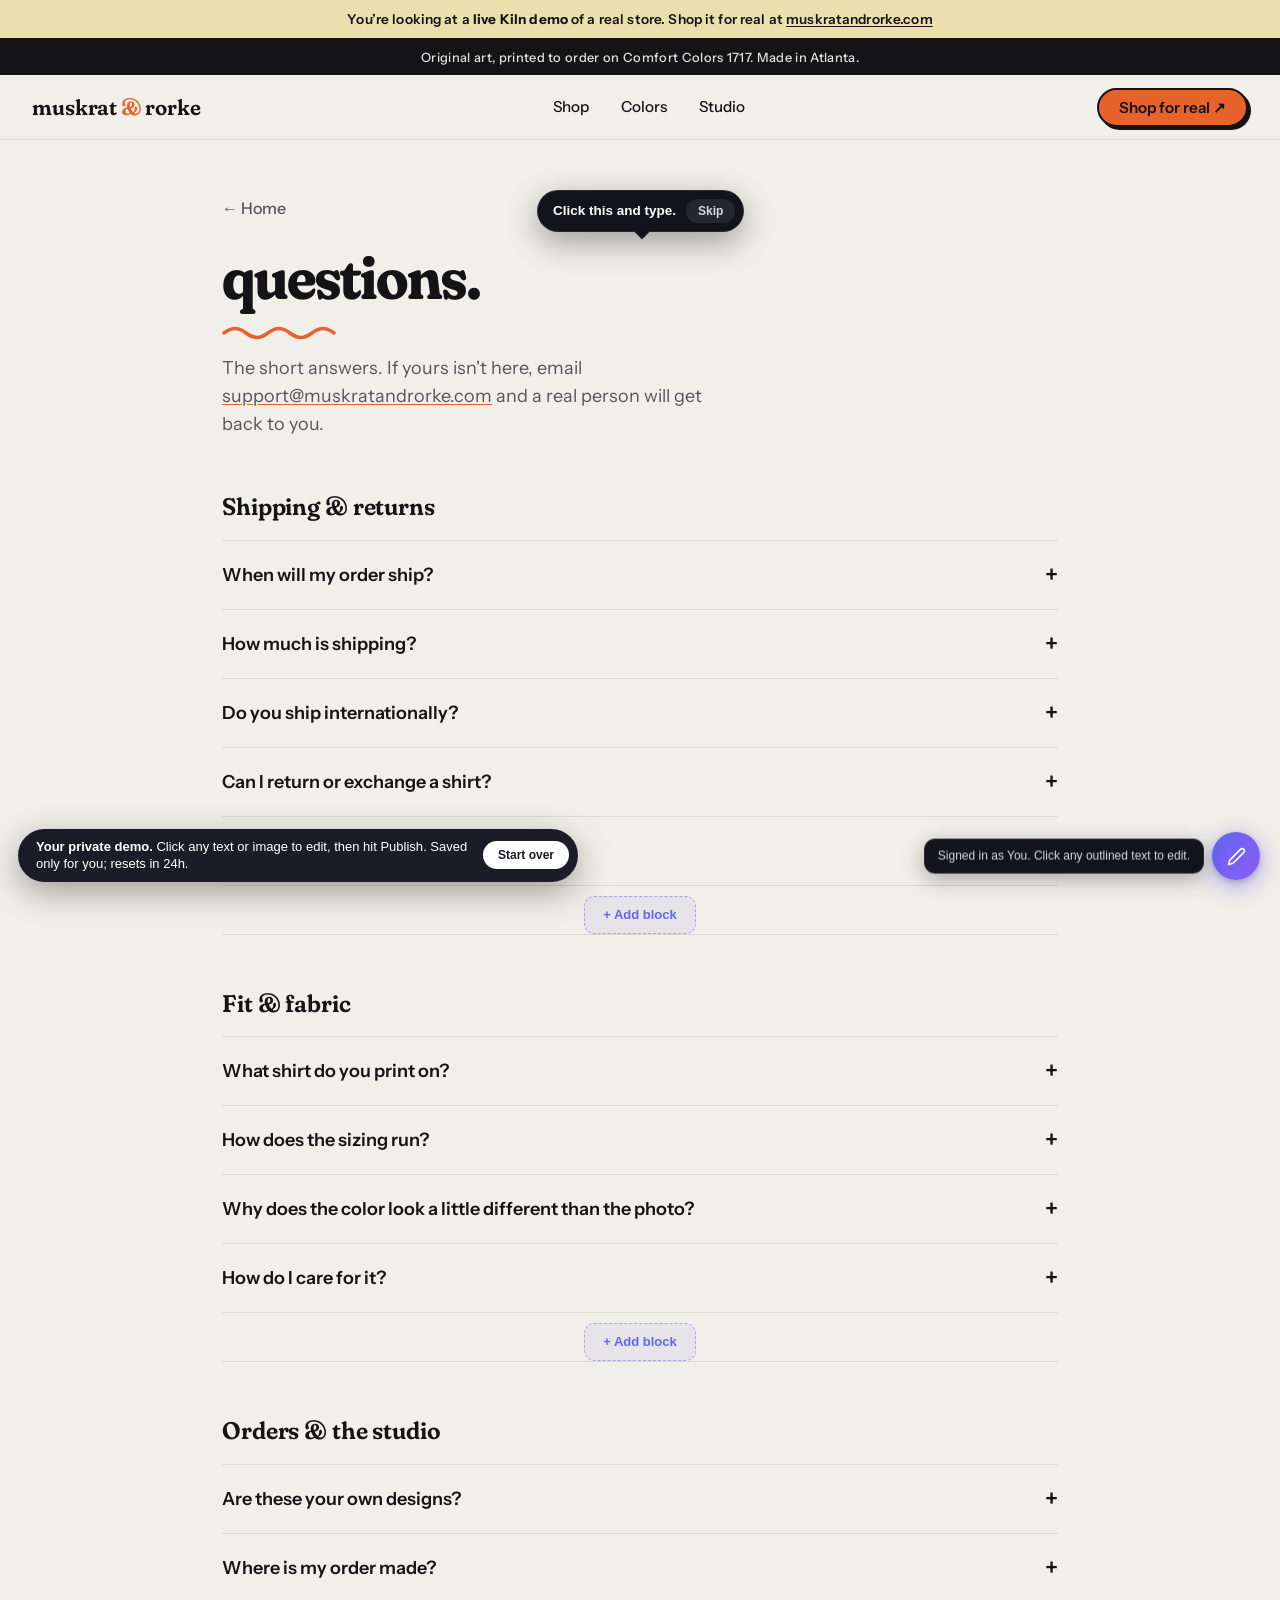
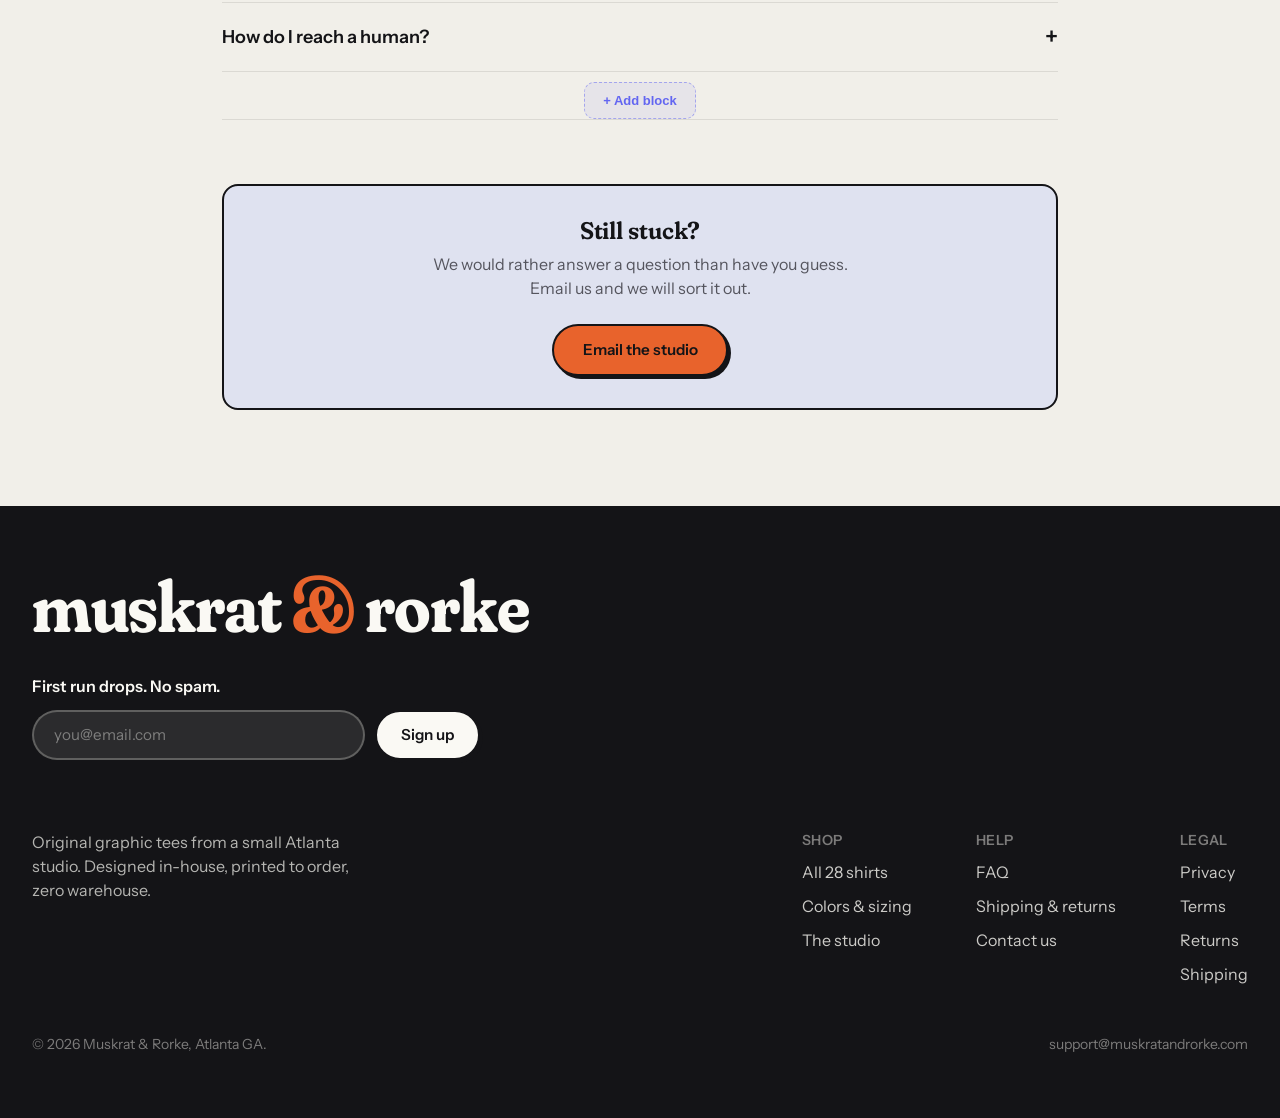
==== commit 2233abab: "editor build 227fb50; a missing space on the FAQ page" ====
--- a/faq/index.html
+++ b/faq/index.html
@@ -1 +1 @@
-<!DOCTYPE html><html lang="en"><head><meta charset="utf-8"><meta name="viewport" content="width=device-width, initial-scale=1"><title>FAQ, shipping &amp; returns | Muskrat &amp; Rorke · Kiln demo</title><meta name="description" content="Shipping times, returns, sizing, fabric, and care for Muskrat &amp; Rorke made-to-order graphic tees."><meta name="robots" content="noindex"><link rel="canonical" href="https://muskratandrorke.com/faq/"><link rel="icon" href="/favicon.svg" type="image/svg+xml"><link rel="preload" href="/fonts/instrument-var.woff2" as="font" type="font/woff2" crossorigin><link rel="preload" href="/fonts/fraunces-var.woff2" as="font" type="font/woff2" crossorigin><meta property="og:title" content="FAQ, shipping &amp; returns | Muskrat &amp; Rorke"><meta property="og:description" content="Shipping times, returns, sizing, fabric, and care for Muskrat &amp; Rorke made-to-order graphic tees."><meta property="og:type" content="website"><meta property="og:url" content="https://muskratandrorke.com/faq/"><meta property="og:image" content="https://muskratandrorke.com/img/og-card.jpg"><meta name="twitter:card" content="summary_large_image"><!-- Cloudflare Web Analytics --><link rel="stylesheet" href="/_astro/Base.BGO_EXnh.css"></head><body class="bg-base text-ink antialiased"><div id="kiln-demo-banner" data-cms-partial="demo_banner" style="background:var(--color-butter);color:var(--color-ink);border-bottom:2px solid var(--color-ink);padding:.55rem 1rem;text-align:center;font-size:.85rem;font-weight:600;letter-spacing:.01em;position:relative;z-index:60"><span data-cms="demo_banner_text">You’re looking at a <strong>live Kiln demo</strong> of a real store. Shop it for real at <a href="https://muskratandrorke.com" style="text-decoration:underline;text-underline-offset:2px">muskratandrorke.com</a></span></div><a href="#main" class="sr-only focus:not-sr-only focus:fixed focus:top-3 focus:left-3 focus:z-[100] focus:rounded-full focus:bg-ink focus:px-4 focus:py-2 focus:text-cream">Skip to content</a><div class="bg-ink py-2 text-center text-[0.8rem] font-medium tracking-wide text-cream/90" data-cms-partial="announcement"><span data-cms="announcement_text">Original art, printed to order on Comfort Colors 1717. Made in Atlanta.</span></div><header id="site-nav" class="sticky top-0 z-50 border-b border-ink/10 bg-base/90 backdrop-blur-md"><nav class="mx-auto flex h-16 max-w-[1440px] items-center justify-between px-5 sm:px-8" aria-label="Main"><a href="/" class="display-medium text-[1.35rem]">muskrat <span class="text-accent">&amp;</span> rorke</a><div class="hidden items-center gap-8 text-[0.95rem] font-medium sm:flex" data-cms-menu="main"><a href="/#shirts" class="hover:text-accent">Shop</a><a href="/#colors" class="hover:text-accent">Colors</a><a href="/#studio" class="hover:text-accent">Studio</a></div><a href="https://muskratandrorke.com" target="_blank" rel="noopener" class="btn btn-ink !px-5 !py-2.5 text-sm">Shop for real ↗</a></nav></header><main id="main"><section class="mx-auto max-w-[900px] px-5 pb-24 pt-14 sm:px-8"><a href="/" class="font-medium text-ink-soft hover:text-accent">&larr; Home</a><h1 class="display mt-6 text-[clamp(2.4rem,6vw,4rem)]" data-cms="faq_headline">questions.</h1><svg class="squiggle" viewBox="0 0 130 12" fill="none" aria-hidden="true"><path d="M2 8c8-6 14-6 22 0s14 6 22 0 14-6 22 0 14 6 22 0 14-6 22 0" stroke="currentColor" stroke-width="3.5" stroke-linecap="round"></path></svg><p class="mt-4 max-w-lg text-lg text-ink-soft" data-cms="faq_intro">The short answers. If yours isn't here, email<a href="mailto:support@muskratandrorke.com" class="underline decoration-accent underline-offset-2">support@muskratandrorke.com</a> and a real person will get back to you.</p><div id="shipping" class="mt-14 scroll-mt-24"><h2 class="display-medium text-2xl">Shipping &amp; returns</h2><div class="mt-5 divide-y divide-ink/10 border-y border-ink/10" data-cms-repeat="faq_shipping"><details class="group py-5"><summary class="flex cursor-pointer list-none items-center justify-between gap-4 text-lg font-semibold"><span data-cms="faq_q">When will my order ship?</span><span class="shrink-0 text-2xl leading-none transition group-open:rotate-45">+</span></summary><p class="mt-3 max-w-2xl leading-relaxed text-ink-soft" data-cms="faq_a">Every shirt is printed to order, so give us 2 to 5 business days to make it, then 3 to 6 more for US delivery. Most US orders land within about a week to a week and a half. You get a tracking link by email the moment it ships.</p></details><details class="group py-5"><summary class="flex cursor-pointer list-none items-center justify-between gap-4 text-lg font-semibold"><span data-cms="faq_q">How much is shipping?</span><span class="shrink-0 text-2xl leading-none transition group-open:rotate-45">+</span></summary><p class="mt-3 max-w-2xl leading-relaxed text-ink-soft" data-cms="faq_a">It is calculated at checkout based on your address and shown before you pay. No handling fees, no surprises.</p></details><details class="group py-5"><summary class="flex cursor-pointer list-none items-center justify-between gap-4 text-lg font-semibold"><span data-cms="faq_q">Do you ship internationally?</span><span class="shrink-0 text-2xl leading-none transition group-open:rotate-45">+</span></summary><p class="mt-3 max-w-2xl leading-relaxed text-ink-soft" data-cms="faq_a">Yes. International delivery usually runs 10 to 20 business days after your order ships, depending on customs.</p></details><details class="group py-5"><summary class="flex cursor-pointer list-none items-center justify-between gap-4 text-lg font-semibold"><span data-cms="faq_q">Can I return or exchange a shirt?</span><span class="shrink-0 text-2xl leading-none transition group-open:rotate-45">+</span></summary><p class="mt-3 max-w-2xl leading-relaxed text-ink-soft" data-cms="faq_a">If your order arrives damaged, misprinted, or wrong, we replace or refund it for free. Just email us within 30 days with a photo. Because each shirt is made on demand, we cannot take returns for the wrong size chosen or a change of mind, so check the size guide first, or email us and we will help you pick.</p></details><details class="group py-5"><summary class="flex cursor-pointer list-none items-center justify-between gap-4 text-lg font-semibold"><span data-cms="faq_q">I need to cancel or fix my address.</span><span class="shrink-0 text-2xl leading-none transition group-open:rotate-45">+</span></summary><p class="mt-3 max-w-2xl leading-relaxed text-ink-soft" data-cms="faq_a">Email us within 2 hours of ordering and we will do our best to catch it before it prints.</p></details></div></div><div id="fit" class="mt-14 scroll-mt-24"><h2 class="display-medium text-2xl">Fit &amp; fabric</h2><div class="mt-5 divide-y divide-ink/10 border-y border-ink/10" data-cms-repeat="faq_fit"><details class="group py-5"><summary class="flex cursor-pointer list-none items-center justify-between gap-4 text-lg font-semibold"><span data-cms="faq_q">What shirt do you print on?</span><span class="shrink-0 text-2xl leading-none transition group-open:rotate-45">+</span></summary><p class="mt-3 max-w-2xl leading-relaxed text-ink-soft" data-cms="faq_a">The Comfort Colors 1717: a 6.1 oz heavyweight, garment-dyed ring-spun cotton tee with a relaxed unisex fit. It starts soft and keeps its shape.</p></details><details class="group py-5"><summary class="flex cursor-pointer list-none items-center justify-between gap-4 text-lg font-semibold"><span data-cms="faq_q">How does the sizing run?</span><span class="shrink-0 text-2xl leading-none transition group-open:rotate-45">+</span></summary><p class="mt-3 max-w-2xl leading-relaxed text-ink-soft" data-cms="faq_a">True to size with a relaxed fit. If you like extra room, size up. Every product page has a full size guide with chest and length measurements.</p></details><details class="group py-5"><summary class="flex cursor-pointer list-none items-center justify-between gap-4 text-lg font-semibold"><span data-cms="faq_q">Why does the color look a little different than the photo?</span><span class="shrink-0 text-2xl leading-none transition group-open:rotate-45">+</span></summary><p class="mt-3 max-w-2xl leading-relaxed text-ink-soft" data-cms="faq_a">Garment-dyed cotton varies slightly batch to batch, and screens show color differently. Small variation in shade and print placement is normal and part of the character, not a defect.</p></details><details class="group py-5"><summary class="flex cursor-pointer list-none items-center justify-between gap-4 text-lg font-semibold"><span data-cms="faq_q">How do I care for it?</span><span class="shrink-0 text-2xl leading-none transition group-open:rotate-45">+</span></summary><p class="mt-3 max-w-2xl leading-relaxed text-ink-soft" data-cms="faq_a">Machine wash cold, inside out, and tumble dry low. The garment dye softens and fades a touch with age on purpose. It only gets better.</p></details></div></div><div id="orders" class="mt-14 scroll-mt-24"><h2 class="display-medium text-2xl">Orders &amp; the studio</h2><div class="mt-5 divide-y divide-ink/10 border-y border-ink/10" data-cms-repeat="faq_orders"><details class="group py-5"><summary class="flex cursor-pointer list-none items-center justify-between gap-4 text-lg font-semibold"><span data-cms="faq_q">Are these your own designs?</span><span class="shrink-0 text-2xl leading-none transition group-open:rotate-45">+</span></summary><p class="mt-3 max-w-2xl leading-relaxed text-ink-soft" data-cms="faq_a">Yes, every one. Muskrat &amp; Rorke is a small Atlanta studio and each design is drawn in-house, start to finish. No trend scraping, no clip art.</p></details><details class="group py-5"><summary class="flex cursor-pointer list-none items-center justify-between gap-4 text-lg font-semibold"><span data-cms="faq_q">Where is my order made?</span><span class="shrink-0 text-2xl leading-none transition group-open:rotate-45">+</span></summary><p class="mt-3 max-w-2xl leading-relaxed text-ink-soft" data-cms="faq_a">Printed to order in the United States, at the production partner nearest you, so it travels less to reach you.</p></details><details class="group py-5"><summary class="flex cursor-pointer list-none items-center justify-between gap-4 text-lg font-semibold"><span data-cms="faq_q">How do I reach a human?</span><span class="shrink-0 text-2xl leading-none transition group-open:rotate-45">+</span></summary><p class="mt-3 max-w-2xl leading-relaxed text-ink-soft" data-cms="faq_a">Email support@muskratandrorke.com. We are small and a real person reads every message.</p></details></div></div><div class="mt-16 rounded-2xl border-2 border-ink bg-peri-soft p-8 text-center"><p class="display-medium text-2xl" data-cms="faq_cta_title">Still stuck?</p><p class="mx-auto mt-2 max-w-md text-ink-soft" data-cms="faq_cta_body">We would rather answer a question than have you guess. Email us and we will sort it out.</p><a href="mailto:support@muskratandrorke.com" class="btn btn-ink mt-6">Email the studio</a></div></section></main><footer class="bg-ink text-cream" data-cms-partial="footer"><div class="mx-auto max-w-[1440px] px-5 py-16 sm:px-8"><p class="display text-[clamp(2rem,6vw,4.5rem)] text-cream">muskrat <span class="text-accent">&amp;</span> rorke</p><form id="signup-form" class="mt-8 max-w-md" novalidate><p class="font-semibold text-cream">First run drops. No spam.</p><div class="mt-3 flex gap-2.5"><label for="signup-email" class="sr-only">Email address</label><input id="signup-email" name="email" type="email" required autocomplete="email" placeholder="you@email.com" class="w-full min-w-0 rounded-full border-2 border-cream/25 bg-cream/10 px-5 py-3 text-[0.95rem] text-cream placeholder:text-cream/40 focus:border-cream/70 focus:outline-none"><button type="submit" class="btn btn-light !px-6 !py-3 text-sm">Sign up</button></div><p id="signup-msg" class="mt-2.5 min-h-5 text-sm text-cream/70" role="status" aria-live="polite"></p></form><div class="mt-10 grid gap-10 sm:grid-cols-[1fr_auto_auto_auto] sm:gap-16"><p class="max-w-xs text-cream/70" data-cms="footer_motto">Original graphic tees from a small Atlanta studio. Designed in-house, printed to order, zero warehouse.</p><div class="flex flex-col gap-2.5 text-cream/80"><span class="text-sm font-semibold uppercase tracking-wide text-cream/45">Shop</span><a href="/#shirts" class="hover:text-peri">All 28 shirts</a><a href="/#colors" class="hover:text-peri">Colors &amp; sizing</a><a href="/#studio" class="hover:text-peri">The studio</a></div><div class="flex flex-col gap-2.5 text-cream/80"><span class="text-sm font-semibold uppercase tracking-wide text-cream/45">Help</span><a href="/faq/" class="hover:text-peri">FAQ</a><a href="/faq/#shipping" class="hover:text-peri">Shipping &amp; returns</a><a href="mailto:support@muskratandrorke.com" class="hover:text-peri">Contact us</a></div><div class="flex flex-col gap-2.5 text-cream/80"><span class="text-sm font-semibold uppercase tracking-wide text-cream/45">Legal</span><a href="https://shop.muskratandrorke.com/policies/privacy-policy" class="hover:text-peri">Privacy</a><a href="https://shop.muskratandrorke.com/policies/terms-of-service" class="hover:text-peri">Terms</a><a href="https://shop.muskratandrorke.com/policies/refund-policy" class="hover:text-peri">Returns</a><a href="https://shop.muskratandrorke.com/policies/shipping-policy" class="hover:text-peri">Shipping</a></div></div><div class="mt-12 flex flex-col justify-between gap-2 text-sm text-cream/45 sm:flex-row"><span data-cms="footer_copyright" data-cms-plain>&copy; 2026 Muskrat &amp; Rorke, Atlanta GA.</span><a href="mailto:support@muskratandrorke.com" class="hover:text-peri" data-cms="footer_email" data-cms-plain>support@muskratandrorke.com</a></div></div></footer><script type="module" src="/_astro/Base.astro_astro_type_script_index_0_lang.vmvn6qUm.js"></script><script src="/assets/kiln-config.js"></script><script src="/assets/kiln.js" defer></script></body></html>+<!DOCTYPE html><html lang="en"><head><meta charset="utf-8"><meta name="viewport" content="width=device-width, initial-scale=1"><title>FAQ, shipping &amp; returns | Muskrat &amp; Rorke · Kiln demo</title><meta name="description" content="Shipping times, returns, sizing, fabric, and care for Muskrat &amp; Rorke made-to-order graphic tees."><meta name="robots" content="noindex"><link rel="canonical" href="https://muskratandrorke.com/faq/"><link rel="icon" href="/favicon.svg" type="image/svg+xml"><link rel="preload" href="/fonts/instrument-var.woff2" as="font" type="font/woff2" crossorigin><link rel="preload" href="/fonts/fraunces-var.woff2" as="font" type="font/woff2" crossorigin><meta property="og:title" content="FAQ, shipping &amp; returns | Muskrat &amp; Rorke"><meta property="og:description" content="Shipping times, returns, sizing, fabric, and care for Muskrat &amp; Rorke made-to-order graphic tees."><meta property="og:type" content="website"><meta property="og:url" content="https://muskratandrorke.com/faq/"><meta property="og:image" content="https://muskratandrorke.com/img/og-card.jpg"><meta name="twitter:card" content="summary_large_image"><!-- Cloudflare Web Analytics --><link rel="stylesheet" href="/_astro/Base.BGO_EXnh.css"></head><body class="bg-base text-ink antialiased"><div id="kiln-demo-banner" data-cms-partial="demo_banner" style="background:var(--color-butter);color:var(--color-ink);border-bottom:2px solid var(--color-ink);padding:.55rem 1rem;text-align:center;font-size:.85rem;font-weight:600;letter-spacing:.01em;position:relative;z-index:60"><span data-cms="demo_banner_text">You’re looking at a <strong>live Kiln demo</strong> of a real store. Shop it for real at <a href="https://muskratandrorke.com" style="text-decoration:underline;text-underline-offset:2px">muskratandrorke.com</a></span></div><a href="#main" class="sr-only focus:not-sr-only focus:fixed focus:top-3 focus:left-3 focus:z-[100] focus:rounded-full focus:bg-ink focus:px-4 focus:py-2 focus:text-cream">Skip to content</a><div class="bg-ink py-2 text-center text-[0.8rem] font-medium tracking-wide text-cream/90" data-cms-partial="announcement"><span data-cms="announcement_text">Original art, printed to order on Comfort Colors 1717. Made in Atlanta.</span></div><header id="site-nav" class="sticky top-0 z-50 border-b border-ink/10 bg-base/90 backdrop-blur-md"><nav class="mx-auto flex h-16 max-w-[1440px] items-center justify-between px-5 sm:px-8" aria-label="Main"><a href="/" class="display-medium text-[1.35rem]">muskrat <span class="text-accent">&amp;</span> rorke</a><div class="hidden items-center gap-8 text-[0.95rem] font-medium sm:flex" data-cms-menu="main"><a href="/#shirts" class="hover:text-accent">Shop</a><a href="/#colors" class="hover:text-accent">Colors</a><a href="/#studio" class="hover:text-accent">Studio</a></div><a href="https://muskratandrorke.com" target="_blank" rel="noopener" class="btn btn-ink !px-5 !py-2.5 text-sm">Shop for real ↗</a></nav></header><main id="main"><section class="mx-auto max-w-[900px] px-5 pb-24 pt-14 sm:px-8"><a href="/" class="font-medium text-ink-soft hover:text-accent">&larr; Home</a><h1 class="display mt-6 text-[clamp(2.4rem,6vw,4rem)]" data-cms="faq_headline">questions.</h1><svg class="squiggle" viewBox="0 0 130 12" fill="none" aria-hidden="true"><path d="M2 8c8-6 14-6 22 0s14 6 22 0 14-6 22 0 14 6 22 0 14-6 22 0" stroke="currentColor" stroke-width="3.5" stroke-linecap="round"></path></svg><p class="mt-4 max-w-lg text-lg text-ink-soft" data-cms="faq_intro">The short answers. If yours isn't here, email <a href="mailto:support@muskratandrorke.com" class="underline decoration-accent underline-offset-2">support@muskratandrorke.com</a> and a real person will get back to you.</p><div id="shipping" class="mt-14 scroll-mt-24"><h2 class="display-medium text-2xl">Shipping &amp; returns</h2><div class="mt-5 divide-y divide-ink/10 border-y border-ink/10" data-cms-repeat="faq_shipping"><details class="group py-5"><summary class="flex cursor-pointer list-none items-center justify-between gap-4 text-lg font-semibold"><span data-cms="faq_q">When will my order ship?</span><span class="shrink-0 text-2xl leading-none transition group-open:rotate-45">+</span></summary><p class="mt-3 max-w-2xl leading-relaxed text-ink-soft" data-cms="faq_a">Every shirt is printed to order, so give us 2 to 5 business days to make it, then 3 to 6 more for US delivery. Most US orders land within about a week to a week and a half. You get a tracking link by email the moment it ships.</p></details><details class="group py-5"><summary class="flex cursor-pointer list-none items-center justify-between gap-4 text-lg font-semibold"><span data-cms="faq_q">How much is shipping?</span><span class="shrink-0 text-2xl leading-none transition group-open:rotate-45">+</span></summary><p class="mt-3 max-w-2xl leading-relaxed text-ink-soft" data-cms="faq_a">It is calculated at checkout based on your address and shown before you pay. No handling fees, no surprises.</p></details><details class="group py-5"><summary class="flex cursor-pointer list-none items-center justify-between gap-4 text-lg font-semibold"><span data-cms="faq_q">Do you ship internationally?</span><span class="shrink-0 text-2xl leading-none transition group-open:rotate-45">+</span></summary><p class="mt-3 max-w-2xl leading-relaxed text-ink-soft" data-cms="faq_a">Yes. International delivery usually runs 10 to 20 business days after your order ships, depending on customs.</p></details><details class="group py-5"><summary class="flex cursor-pointer list-none items-center justify-between gap-4 text-lg font-semibold"><span data-cms="faq_q">Can I return or exchange a shirt?</span><span class="shrink-0 text-2xl leading-none transition group-open:rotate-45">+</span></summary><p class="mt-3 max-w-2xl leading-relaxed text-ink-soft" data-cms="faq_a">If your order arrives damaged, misprinted, or wrong, we replace or refund it for free. Just email us within 30 days with a photo. Because each shirt is made on demand, we cannot take returns for the wrong size chosen or a change of mind, so check the size guide first, or email us and we will help you pick.</p></details><details class="group py-5"><summary class="flex cursor-pointer list-none items-center justify-between gap-4 text-lg font-semibold"><span data-cms="faq_q">I need to cancel or fix my address.</span><span class="shrink-0 text-2xl leading-none transition group-open:rotate-45">+</span></summary><p class="mt-3 max-w-2xl leading-relaxed text-ink-soft" data-cms="faq_a">Email us within 2 hours of ordering and we will do our best to catch it before it prints.</p></details></div></div><div id="fit" class="mt-14 scroll-mt-24"><h2 class="display-medium text-2xl">Fit &amp; fabric</h2><div class="mt-5 divide-y divide-ink/10 border-y border-ink/10" data-cms-repeat="faq_fit"><details class="group py-5"><summary class="flex cursor-pointer list-none items-center justify-between gap-4 text-lg font-semibold"><span data-cms="faq_q">What shirt do you print on?</span><span class="shrink-0 text-2xl leading-none transition group-open:rotate-45">+</span></summary><p class="mt-3 max-w-2xl leading-relaxed text-ink-soft" data-cms="faq_a">The Comfort Colors 1717: a 6.1 oz heavyweight, garment-dyed ring-spun cotton tee with a relaxed unisex fit. It starts soft and keeps its shape.</p></details><details class="group py-5"><summary class="flex cursor-pointer list-none items-center justify-between gap-4 text-lg font-semibold"><span data-cms="faq_q">How does the sizing run?</span><span class="shrink-0 text-2xl leading-none transition group-open:rotate-45">+</span></summary><p class="mt-3 max-w-2xl leading-relaxed text-ink-soft" data-cms="faq_a">True to size with a relaxed fit. If you like extra room, size up. Every product page has a full size guide with chest and length measurements.</p></details><details class="group py-5"><summary class="flex cursor-pointer list-none items-center justify-between gap-4 text-lg font-semibold"><span data-cms="faq_q">Why does the color look a little different than the photo?</span><span class="shrink-0 text-2xl leading-none transition group-open:rotate-45">+</span></summary><p class="mt-3 max-w-2xl leading-relaxed text-ink-soft" data-cms="faq_a">Garment-dyed cotton varies slightly batch to batch, and screens show color differently. Small variation in shade and print placement is normal and part of the character, not a defect.</p></details><details class="group py-5"><summary class="flex cursor-pointer list-none items-center justify-between gap-4 text-lg font-semibold"><span data-cms="faq_q">How do I care for it?</span><span class="shrink-0 text-2xl leading-none transition group-open:rotate-45">+</span></summary><p class="mt-3 max-w-2xl leading-relaxed text-ink-soft" data-cms="faq_a">Machine wash cold, inside out, and tumble dry low. The garment dye softens and fades a touch with age on purpose. It only gets better.</p></details></div></div><div id="orders" class="mt-14 scroll-mt-24"><h2 class="display-medium text-2xl">Orders &amp; the studio</h2><div class="mt-5 divide-y divide-ink/10 border-y border-ink/10" data-cms-repeat="faq_orders"><details class="group py-5"><summary class="flex cursor-pointer list-none items-center justify-between gap-4 text-lg font-semibold"><span data-cms="faq_q">Are these your own designs?</span><span class="shrink-0 text-2xl leading-none transition group-open:rotate-45">+</span></summary><p class="mt-3 max-w-2xl leading-relaxed text-ink-soft" data-cms="faq_a">Yes, every one. Muskrat &amp; Rorke is a small Atlanta studio and each design is drawn in-house, start to finish. No trend scraping, no clip art.</p></details><details class="group py-5"><summary class="flex cursor-pointer list-none items-center justify-between gap-4 text-lg font-semibold"><span data-cms="faq_q">Where is my order made?</span><span class="shrink-0 text-2xl leading-none transition group-open:rotate-45">+</span></summary><p class="mt-3 max-w-2xl leading-relaxed text-ink-soft" data-cms="faq_a">Printed to order in the United States, at the production partner nearest you, so it travels less to reach you.</p></details><details class="group py-5"><summary class="flex cursor-pointer list-none items-center justify-between gap-4 text-lg font-semibold"><span data-cms="faq_q">How do I reach a human?</span><span class="shrink-0 text-2xl leading-none transition group-open:rotate-45">+</span></summary><p class="mt-3 max-w-2xl leading-relaxed text-ink-soft" data-cms="faq_a">Email support@muskratandrorke.com. We are small and a real person reads every message.</p></details></div></div><div class="mt-16 rounded-2xl border-2 border-ink bg-peri-soft p-8 text-center"><p class="display-medium text-2xl" data-cms="faq_cta_title">Still stuck?</p><p class="mx-auto mt-2 max-w-md text-ink-soft" data-cms="faq_cta_body">We would rather answer a question than have you guess. Email us and we will sort it out.</p><a href="mailto:support@muskratandrorke.com" class="btn btn-ink mt-6">Email the studio</a></div></section></main><footer class="bg-ink text-cream" data-cms-partial="footer"><div class="mx-auto max-w-[1440px] px-5 py-16 sm:px-8"><p class="display text-[clamp(2rem,6vw,4.5rem)] text-cream">muskrat <span class="text-accent">&amp;</span> rorke</p><form id="signup-form" class="mt-8 max-w-md" novalidate><p class="font-semibold text-cream">First run drops. No spam.</p><div class="mt-3 flex gap-2.5"><label for="signup-email" class="sr-only">Email address</label><input id="signup-email" name="email" type="email" required autocomplete="email" placeholder="you@email.com" class="w-full min-w-0 rounded-full border-2 border-cream/25 bg-cream/10 px-5 py-3 text-[0.95rem] text-cream placeholder:text-cream/40 focus:border-cream/70 focus:outline-none"><button type="submit" class="btn btn-light !px-6 !py-3 text-sm">Sign up</button></div><p id="signup-msg" class="mt-2.5 min-h-5 text-sm text-cream/70" role="status" aria-live="polite"></p></form><div class="mt-10 grid gap-10 sm:grid-cols-[1fr_auto_auto_auto] sm:gap-16"><p class="max-w-xs text-cream/70" data-cms="footer_motto">Original graphic tees from a small Atlanta studio. Designed in-house, printed to order, zero warehouse.</p><div class="flex flex-col gap-2.5 text-cream/80"><span class="text-sm font-semibold uppercase tracking-wide text-cream/45">Shop</span><a href="/#shirts" class="hover:text-peri">All 28 shirts</a><a href="/#colors" class="hover:text-peri">Colors &amp; sizing</a><a href="/#studio" class="hover:text-peri">The studio</a></div><div class="flex flex-col gap-2.5 text-cream/80"><span class="text-sm font-semibold uppercase tracking-wide text-cream/45">Help</span><a href="/faq/" class="hover:text-peri">FAQ</a><a href="/faq/#shipping" class="hover:text-peri">Shipping &amp; returns</a><a href="mailto:support@muskratandrorke.com" class="hover:text-peri">Contact us</a></div><div class="flex flex-col gap-2.5 text-cream/80"><span class="text-sm font-semibold uppercase tracking-wide text-cream/45">Legal</span><a href="https://shop.muskratandrorke.com/policies/privacy-policy" class="hover:text-peri">Privacy</a><a href="https://shop.muskratandrorke.com/policies/terms-of-service" class="hover:text-peri">Terms</a><a href="https://shop.muskratandrorke.com/policies/refund-policy" class="hover:text-peri">Returns</a><a href="https://shop.muskratandrorke.com/policies/shipping-policy" class="hover:text-peri">Shipping</a></div></div><div class="mt-12 flex flex-col justify-between gap-2 text-sm text-cream/45 sm:flex-row"><span data-cms="footer_copyright" data-cms-plain>&copy; 2026 Muskrat &amp; Rorke, Atlanta GA.</span><a href="mailto:support@muskratandrorke.com" class="hover:text-peri" data-cms="footer_email" data-cms-plain>support@muskratandrorke.com</a></div></div></footer><script type="module" src="/_astro/Base.astro_astro_type_script_index_0_lang.vmvn6qUm.js"></script><script src="/assets/kiln-config.js"></script><script src="/assets/kiln.js" defer></script></body></html>
